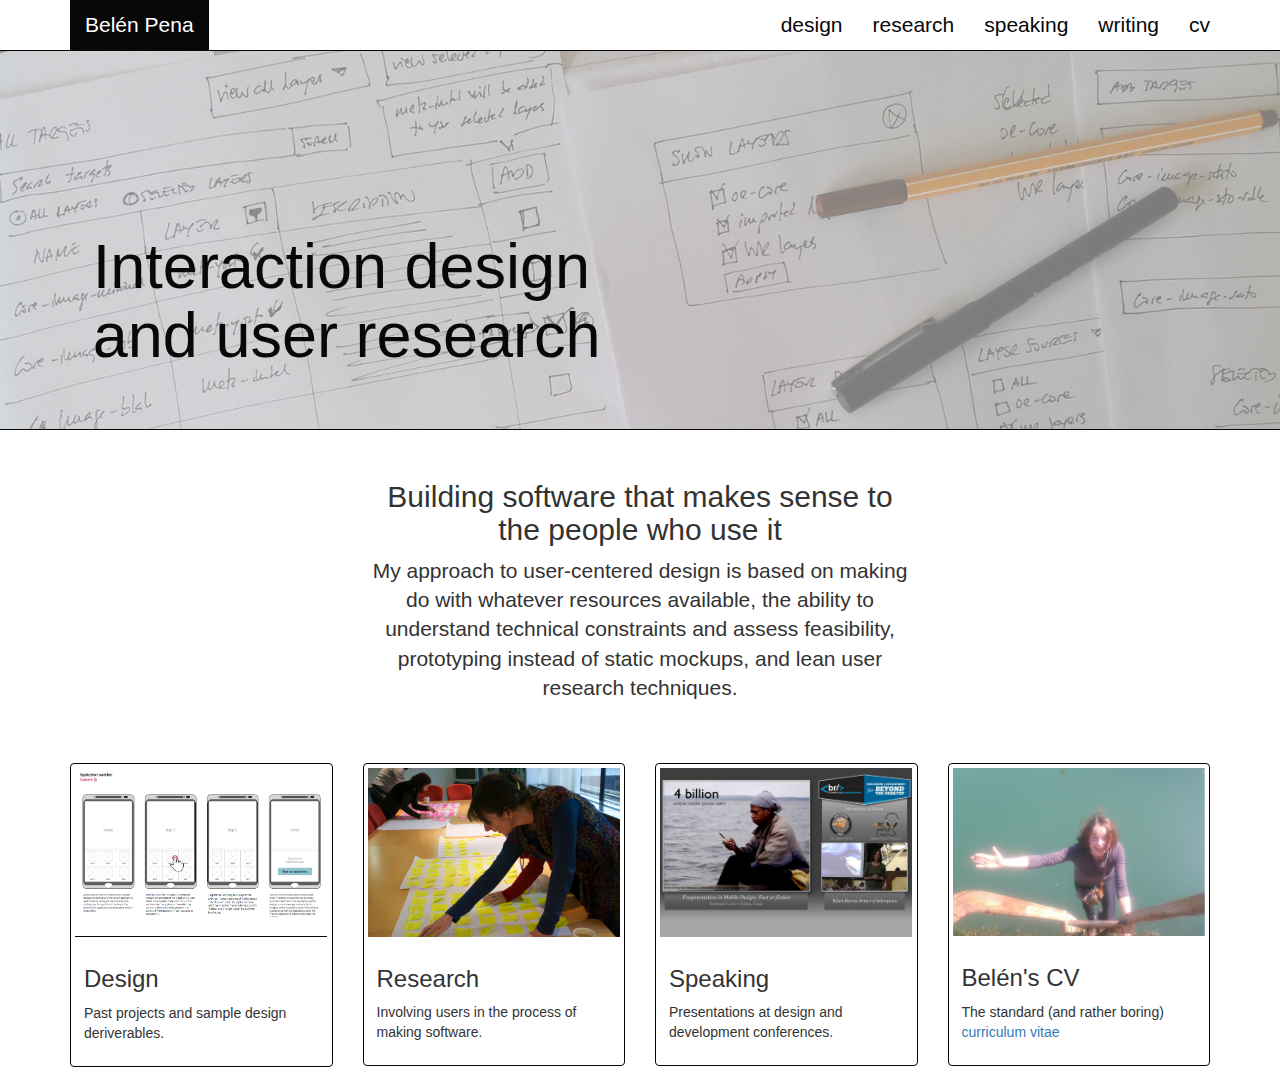
==== index.html @ 144d40a3 "Initial commit" ====
<!DOCTYPE html>
<html lang="en">
  <head>
    <meta charset="utf-8">
    <meta http-equiv="X-UA-Compatible" content="IE=edge">
    <meta name="viewport" content="width=device-width, initial-scale=1">
    <!-- The above 3 meta tags *must* come first in the head; any other head content must come *after* these tags -->
    <meta name="description" content="A website about Belén Pena's work on interaction design and user research ">
    <meta name="author" content="Belén Pena">
    <link rel="icon" href="../../favicon.ico">

    <title>Belén Pena, interaction design and user research</title>

    <!-- Bootstrap core CSS -->
    <link href="css/bootstrap.min.css" rel="stylesheet">

    <!-- Custom styles -->
    <link href="css/custom.css" rel="stylesheet">

    <!-- HTML5 shim and Respond.js for IE8 support of HTML5 elements and media queries -->
    <!--[if lt IE 9]>
      <script src="https://oss.maxcdn.com/html5shiv/3.7.3/html5shiv.min.js"></script>
      <script src="https://oss.maxcdn.com/respond/1.4.2/respond.min.js"></script>
    <![endif]-->
  </head>

  <body>

   <nav class="navbar navbar-inverse navbar-minimal navbar-fixed-top">
     <div class="container">
       <div class="navbar-header">
         <button type="button" class="navbar-toggle collapsed" data-toggle="collapse" data-target="#navbar" aria-expanded="false" aria-controls="navbar">
           <span class="sr-only">Toggle navigation</span>
           <span class="icon-bar"></span>
           <span class="icon-bar"></span>
           <span class="icon-bar"></span>
         </button>
       </div>
       <div id="navbar" class="collapse navbar-collapse">
         <ul class="nav navbar-nav">
           <li class="active"><a class="main-nav" href="#">Belén Pena</a></li>
         </ul>
         <ul class="nav navbar-nav navbar-right">
           <li><a class="main-nav" href="#">design</a></li>
           <li><a class="main-nav" href="#">research</a></li>
           <li><a class="main-nav" href="#">speaking</a></li>
           <li><a class="main-nav" href="#">writing</a></li>
           <li><a class="main-nav" href="cv.html">cv</a></li>
         </ul>
       </div><!--/.nav-collapse -->
     </div>
   </nav>

   <div class="jumbotron">
     <div class="container">
       <div class="blurb">
         <h1>Interaction design <br />and user research</h1>
       </div>
     </div><!-- /.container -->
   </div>

   <div class="container">
     <div class="row personal-statement">
       <div class="col-md-6 col-md-offset-3">
         <h2>Building software that makes sense to the people who use it</h2>
         <p class="lead">My approach to user-centered design is based on making do with whatever resources available, the ability to understand technical constraints and assess feasibility, prototyping instead of static mockups, and lean user research techniques.</p>
       </div>
     </div>

     <div class="row">

       <div class="col-xs-6 col-md-3">
         <div class="thumbnail">
           <img src="img/design.png" alt="Mobile design wireframe" id="design">
           <div class="caption">
             <h3>Design</h3>
             <p>Past projects and sample design deriverables.</p>
          </div>
         </div>
       </div>

       <div class="col-xs-6 col-md-3">
         <div class="thumbnail">
           <img src="img/research.png" alt="Persona workshop">
           <div class="caption">
             <h3>Research</h3>
             <p>Involving users in the process of making software.</p>
          </div>
         </div>
       </div>

       <div class="col-xs-6 col-md-3">
         <div class="thumbnail">
           <img src="img/speaking.png" alt="Belén at Breaking Development 2012">
           <div class="caption">
             <h3>Speaking</h3>
             <p>Presentations at design and development conferences.</p>
          </div>
         </div>
       </div>

       <div class="col-xs-6 col-md-3">
         <div class="thumbnail">
           <a href="cv.html"><img src="img/me.png" alt="A photo of me"></a>
           <div class="caption">
             <h3><a href="cv.html">Belén's CV</a></h3>
             <p>The standard (and rather boring) <a href="cv.html">curriculum vitae</a></p>
          </div>
         </div>
       </div>

     </div>

   </div>


   <!-- Bootstrap core JavaScript
   ================================================== -->
   <!-- Placed at the end of the document so the pages load faster -->
   <script src="js/jquery.min.js"></script>
   <script src="js/bootstrap.min.js"></script>
 </body>
</html>
---- css/custom.css ----
body {
    padding-top: 50px;
}

.jumbotron {
    background-image: url(../img/sketch.png);
    -webkit-background-size: cover;
    -moz-background-size: cover;
    -o-background-size: cover;
    background-size: cover;
    border-bottom: solid 0.5px #080808;
}

.blurb {
    padding: 10% 0% 0% 2%;
    color: #080808;
}

.personal-statement {
  text-align: center;
  padding-bottom: 40px;
}

.navbar-minimal {
  background-color: #fff;
}

.navbar-minimal .navbar-nav > li > a {
  color: #080808;
}

.navbar-minimal .navbar-nav > li > a:hover {
  color: #fff;
  background-color: #080808;
}

.navbar-minimal .navbar-toggle {
  background-color: #080808;
}

.main-nav {
  font-size: 21px;
  font-weight: 300;
  line-height: 1.4;
}

.thumbnail {
  border-color: #080808;
}

#design {
  border-bottom: solid 0.5px #080808;
}

.caption > h3 > a {
  color: #333;
}

a > img:hover,
.caption > h3 > a:hover {
  opacity: 0.7;
  text-decoration: none;
}
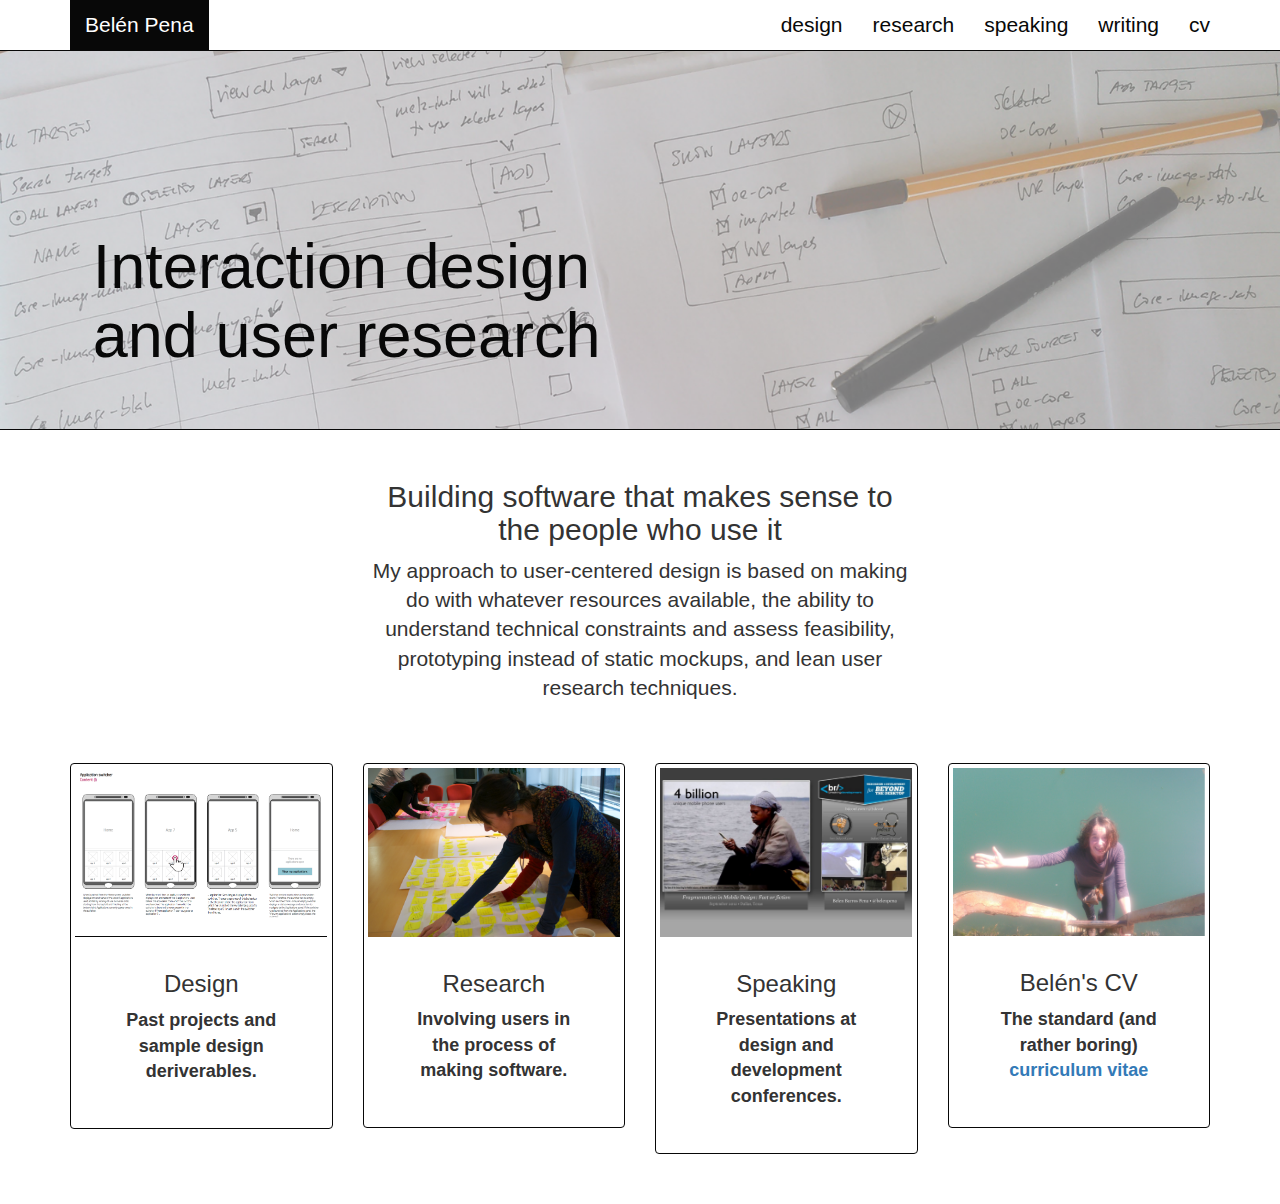
==== commit c12fd7dc: "Add page about ethnographic-inspired design research" ====
--- a/index.html
+++ b/index.html
@@ -42,7 +42,7 @@
          </ul>
          <ul class="nav navbar-nav navbar-right">
            <li><a class="main-nav" href="#">design</a></li>
-           <li><a class="main-nav" href="#">research</a></li>
+           <li><a class="main-nav" href="research.html">research</a></li>
            <li><a class="main-nav" href="#">speaking</a></li>
            <li><a class="main-nav" href="#">writing</a></li>
            <li><a class="main-nav" href="cv.html">cv</a></li>
@@ -81,9 +81,13 @@
 
        <div class="col-xs-6 col-md-3">
          <div class="thumbnail">
-           <img src="img/research.png" alt="Persona workshop">
+           <a href="research.html">
+             <img src="img/research.png" alt="Persona workshop">
+           </a>
            <div class="caption">
-             <h3>Research</h3>
+             <h3>
+               <a href="research.html">Research</a>
+             </h3>
              <p>Involving users in the process of making software.</p>
           </div>
          </div>
--- a/css/custom.css
+++ b/css/custom.css
@@ -1,5 +1,14 @@
 body {
     padding-top: 50px;
+    padding-bottom: 30px;
+}
+
+body p, li {
+    font-size: 18px;
+}
+
+.nav li {
+  font-size: 14px;
 }
 
 .jumbotron {
@@ -25,13 +34,23 @@
   background-color: #fff;
 }
 
-.navbar-minimal .navbar-nav > li > a {
+.navbar-minimal .navbar-nav > li > a,
+.nav > li > a {
   color: #080808;
 }
 
-.navbar-minimal .navbar-nav > li > a:hover {
+.navbar-minimal .navbar-nav > li > a:hover,
+.nav-pills > li.active > a,
+.nav-pills > li.active > a:focus,
+.nav-pills > li.active > a:hover {
   color: #fff;
   background-color: #080808;
+}
+
+.nav-pills > li:last-of-type {
+  margin-top:10px;
+  border-top:1px solid #080808;
+  border-bottom:1px solid #080808;
 }
 
 .navbar-minimal .navbar-toggle {
@@ -61,3 +80,18 @@
   opacity: 0.7;
   text-decoration: none;
 }
+
+#article .col-md-3 {
+  margin-top: 25px;
+}
+
+#article img {
+  margin-top: 20px;
+}
+
+.caption {
+  font-size: 85%;
+  text-align: center;
+  font-weight: bold;
+  margin: 5px 10% 20px;
+}
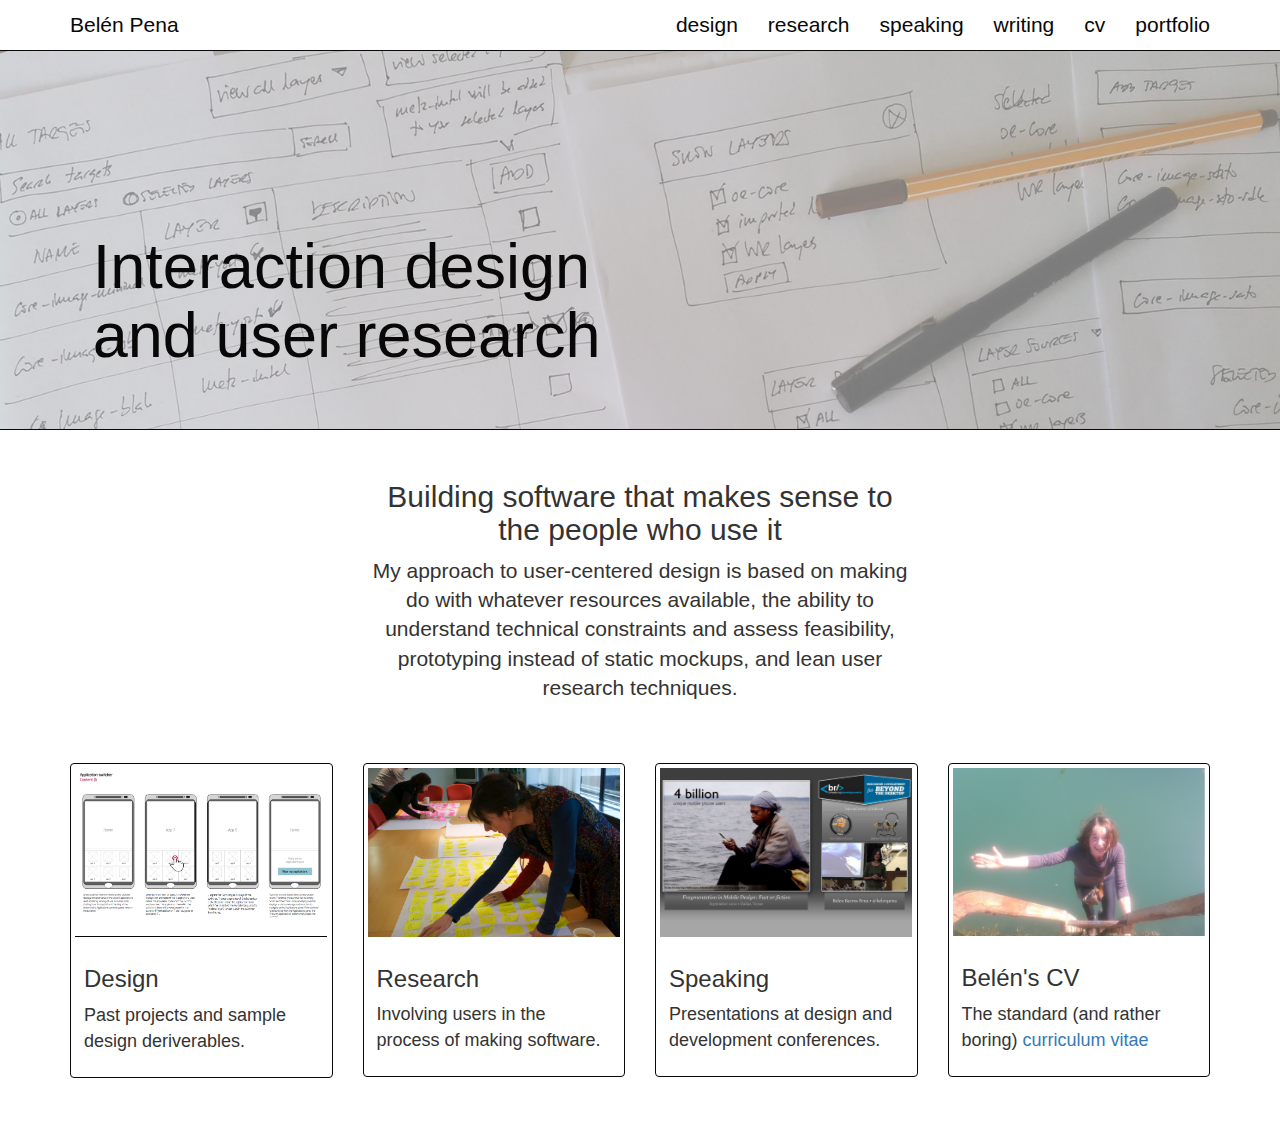
==== commit a52302c3: "Fix top nav" ====
--- a/index.html
+++ b/index.html
@@ -35,17 +35,16 @@
            <span class="icon-bar"></span>
            <span class="icon-bar"></span>
          </button>
+         <a class="navbar-brand" href="index.html">Belén Pena</a></li>
        </div>
        <div id="navbar" class="collapse navbar-collapse">
-         <ul class="nav navbar-nav">
-           <li class="active"><a class="main-nav" href="#">Belén Pena</a></li>
-         </ul>
          <ul class="nav navbar-nav navbar-right">
            <li><a class="main-nav" href="#">design</a></li>
            <li><a class="main-nav" href="research.html">research</a></li>
            <li><a class="main-nav" href="#">speaking</a></li>
            <li><a class="main-nav" href="#">writing</a></li>
            <li><a class="main-nav" href="cv.html">cv</a></li>
+           <li><a class="main-nav" href="portfolio.html">portfolio</a></li>
          </ul>
        </div><!--/.nav-collapse -->
      </div>
--- a/css/custom.css
+++ b/css/custom.css
@@ -39,6 +39,11 @@
   color: #080808;
 }
 
+.navbar-inverse .navbar-nav > li > a:focus,
+.navbar-inverse .navbar-nav > li > a:hover {
+  color: #080808;
+}
+
 .navbar-minimal .navbar-nav > li > a:hover,
 .nav-pills > li.active > a,
 .nav-pills > li.active > a:focus,
@@ -61,6 +66,17 @@
   font-size: 21px;
   font-weight: 300;
   line-height: 1.4;
+}
+
+.navbar-brand {
+  font-size: 21px;
+  font-weight: 300;
+  color: #080808 !important;
+}
+
+.navbar-brand:hover {
+  color: #fff !important;
+  background-color: #080808 !important;
 }
 
 .thumbnail {
@@ -89,9 +105,13 @@
   margin-top: 20px;
 }
 
-.caption {
+.image_caption {
   font-size: 85%;
   text-align: center;
   font-weight: bold;
   margin: 5px 10% 20px;
 }
+
+.img-portfolio {
+  margin-top: 20px;
+}
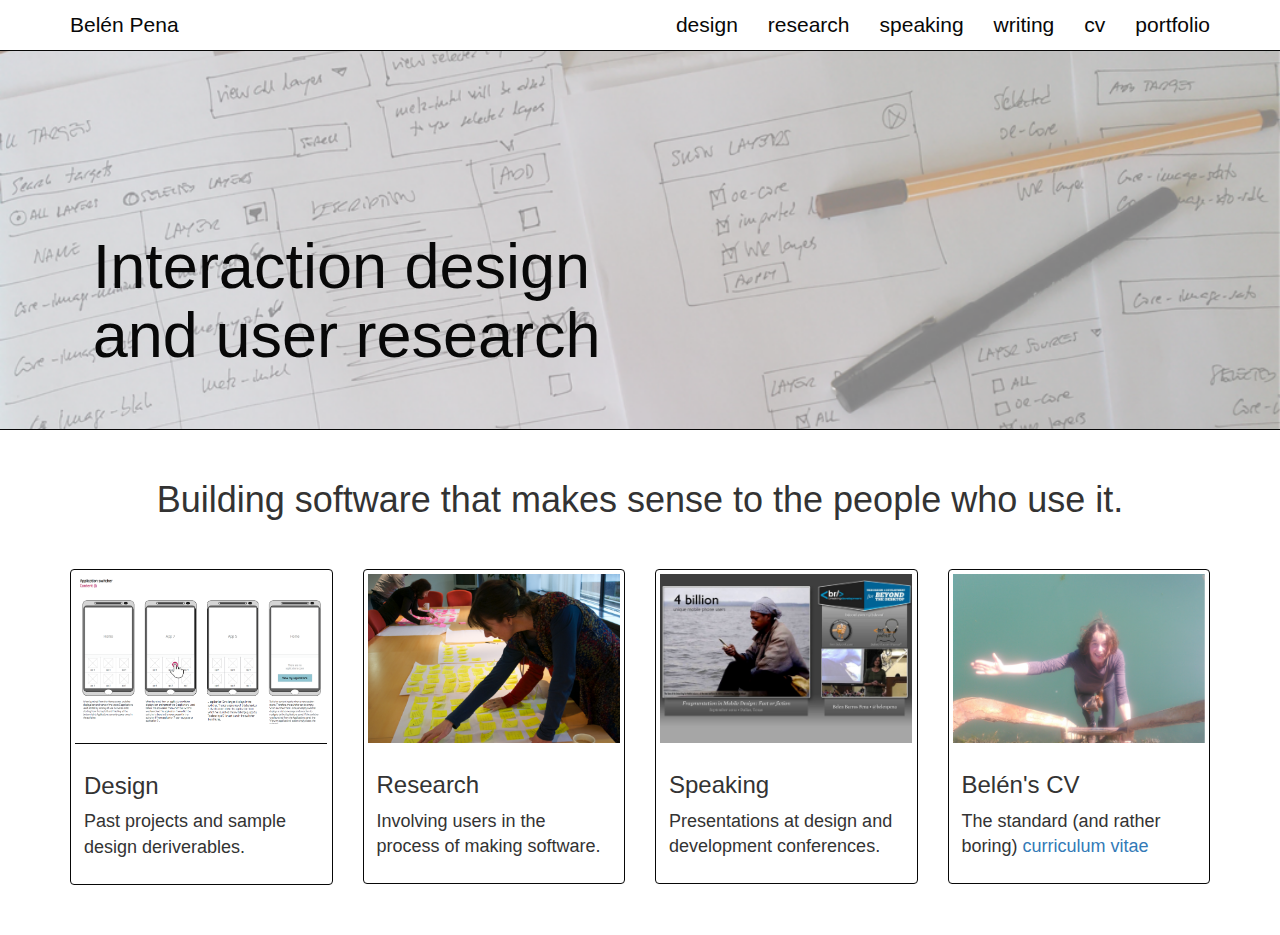
==== commit 9fe28ad1: "Remove personal statement." ====
--- a/index.html
+++ b/index.html
@@ -60,9 +60,9 @@
 
    <div class="container">
      <div class="row personal-statement">
-       <div class="col-md-6 col-md-offset-3">
-         <h2>Building software that makes sense to the people who use it</h2>
-         <p class="lead">My approach to user-centered design is based on making do with whatever resources available, the ability to understand technical constraints and assess feasibility, prototyping instead of static mockups, and lean user research techniques.</p>
+       <div>
+         <h1>Building software that makes sense to the people who use it.</h1>
+         <!--p class="lead">My approach to user-centered design is based on making do with whatever resources available, the ability to understand technical constraints and assess feasibility, prototyping instead of static mockups, and lean user research techniques.</p-->
        </div>
      </div>
 
--- a/css/custom.css
+++ b/css/custom.css
@@ -112,6 +112,20 @@
   margin: 5px 10% 20px;
 }
 
+.after_image_paragraph {
+  margin-top: 20px;
+}
+
 .img-portfolio {
   margin-top: 20px;
 }
+
+.footer {
+  border-top: 1px solid #080808;
+  text-align: center;
+  margin-top: 40px;
+}
+
+.cv .lead {
+  margin-bottom: 45px;
+}
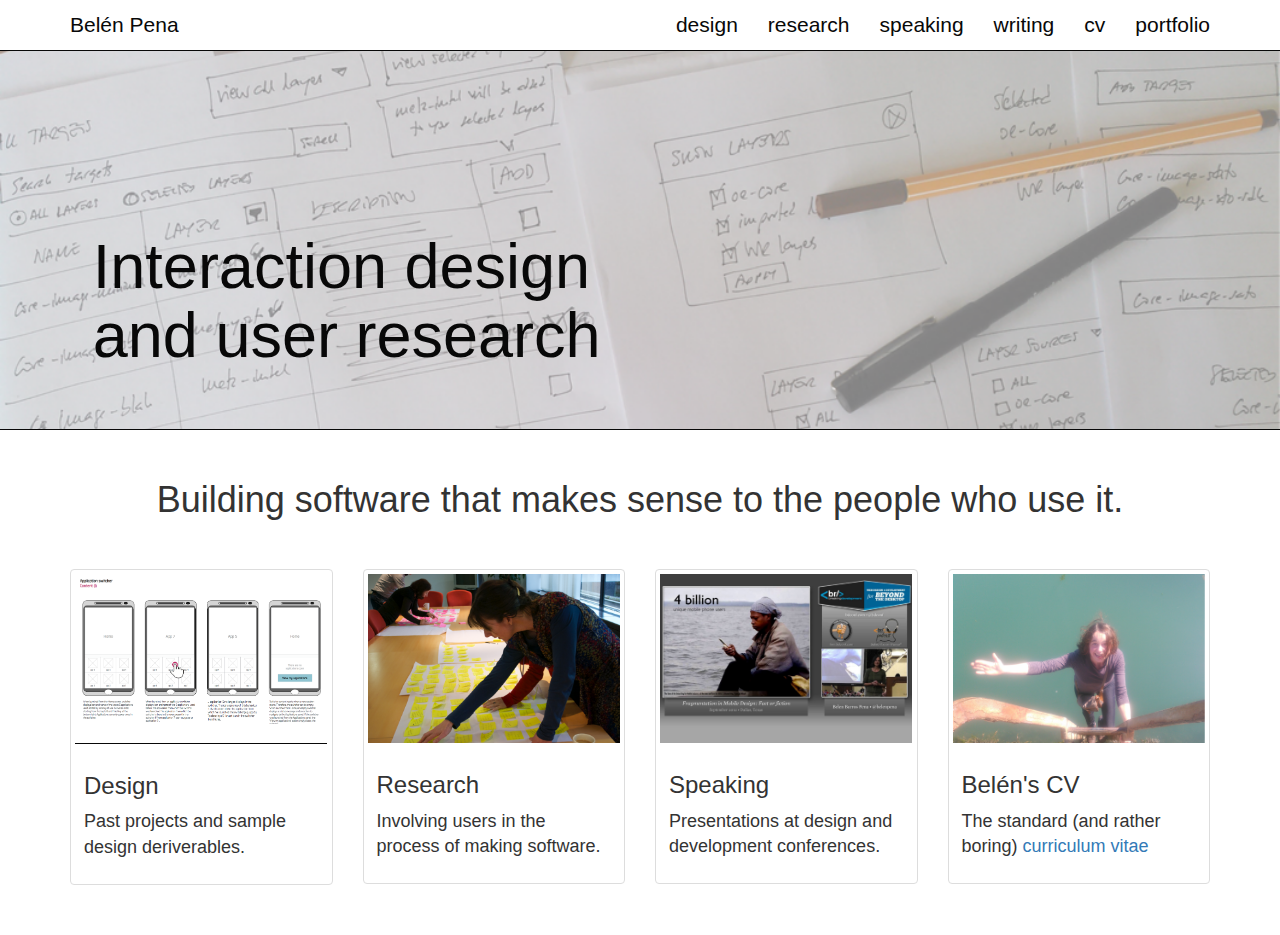
==== commit 2da3a8e9: "Add a writing page" ====
--- a/index.html
+++ b/index.html
@@ -42,7 +42,7 @@
            <li><a class="main-nav" href="#">design</a></li>
            <li><a class="main-nav" href="research.html">research</a></li>
            <li><a class="main-nav" href="#">speaking</a></li>
-           <li><a class="main-nav" href="#">writing</a></li>
+           <li><a class="main-nav" href="writing.html">writing</a></li>
            <li><a class="main-nav" href="cv.html">cv</a></li>
            <li><a class="main-nav" href="portfolio.html">portfolio</a></li>
          </ul>
--- a/css/custom.css
+++ b/css/custom.css
@@ -79,8 +79,12 @@
   background-color: #080808 !important;
 }
 
-.thumbnail {
+/* .thumbnail {
   border-color: #080808;
+} */
+
+.list-group-item .thumbnail {
+  margin-bottom: 0px;
 }
 
 #design {
